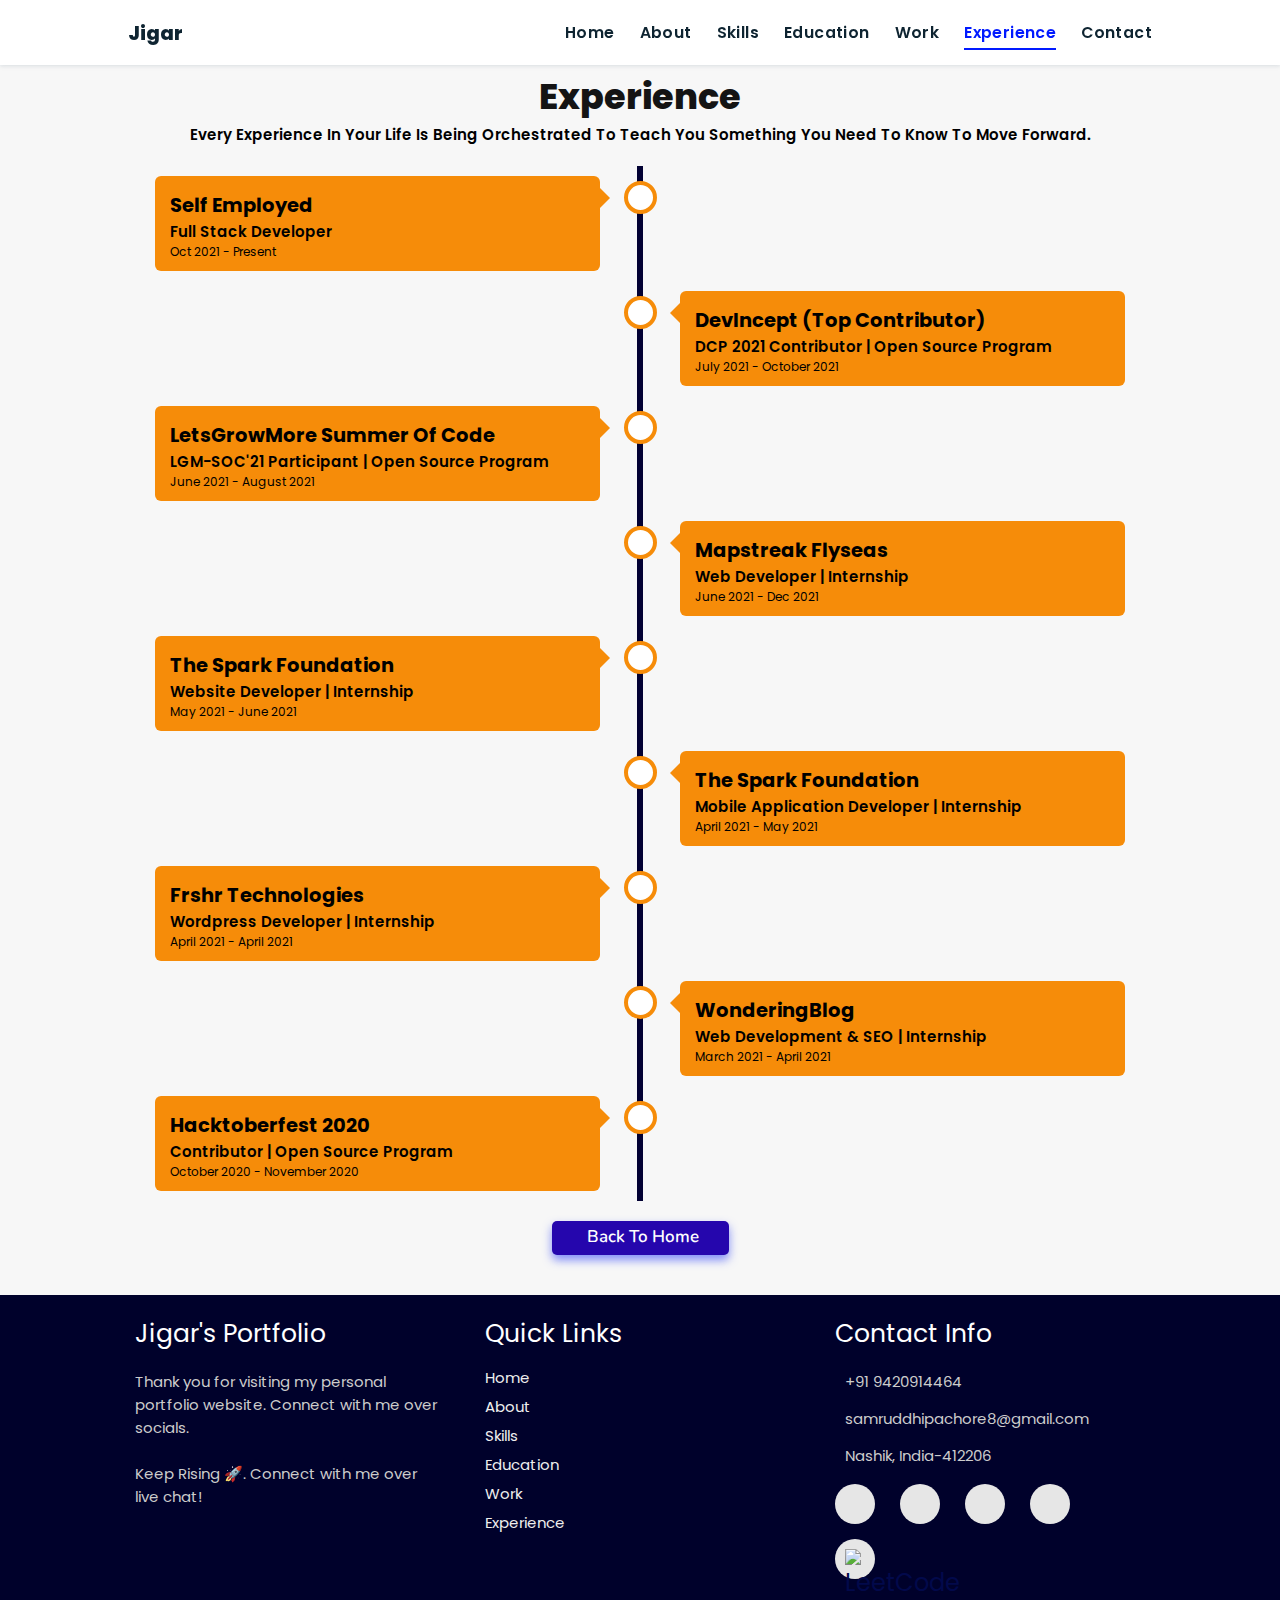
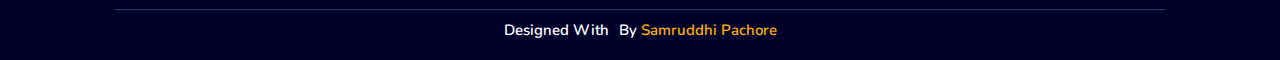
==== experience/index.html @ 82d6cb03 "Initial commit" ====
<!DOCTYPE html>
<html lang="en">
<head>
    <meta charset="UTF-8">
    <meta http-equiv="X-UA-Compatible" content="IE=edge">
    <meta name="viewport" content="width=device-width, initial-scale=1.0">
    <link rel="stylesheet" href="./style.css">
    <!-- Font Awesome -->
    <link rel="stylesheet" href="https://cdnjs.cloudflare.com/ajax/libs/font-awesome/5.15.3/css/all.min.css" integrity="sha512-iBBXm8fW90+nuLcSKlbmrPcLa0OT92xO1BIsZ+ywDWZCvqsWgccV3gFoRBv0z+8dLJgyAHIhR35VZc2oM/gI1w==" crossorigin="anonymous" referrerpolicy="no-referrer" />
    <link id='favicon' rel="shortcut icon" href="/assets/images/favicon.png" type="image/x-png">

    <title>Experience | Portfolio Jigar Sable</title>
</head>
<body oncontextmenu="return false">

<!-- navbar starts -->
<header>
        <a href="/" class="logo"><i class="fab fa-node-js"></i> Jigar</a>

        <div id="menu" class="fas fa-bars"></div>
        <nav class="navbar">
            <ul>
            <li><a href="/#home">Home</a></li>
            <li><a href="/#about">About</a></li>
            <li><a href="/#skills">Skills</a></li>
            <li><a href="/#education">Education</a></li>
            <li><a href="/#work">Work</a></li>
            <li><a class="active" href="/#experience">Experience</a></li>
            <li><a href="/#contact">Contact</a></li>
            </ul>
        </nav>
</header>
<!-- navbar ends -->

<!-- experience section starts -->
<section class="experience" id="experience">

  <h2 class="heading"><i class="fas fa-briefcase"></i> Experience</h2>
  <div class="quote">
      <span>every experience in your life is being orchestrated to teach you something you need to know to move forward.</span>
  </div>

  <div class="timeline">

    <div class="container left">
      <div class="content">
        <div class="tag">
          <h2>Self Employed</h2>
        </div>
        <div class="desc">
            <h3>Full Stack Developer</h3>
            <p>Oct 2021 - present</p>
        </div>
      </div>
    </div>

    <div class="container right">
        <div class="content">
          <div class="tag">
            <h2>DevIncept (Top Contributor)</h2>
          </div>
          <div class="desc">
              <h3>DCP 2021 Contributor | Open Source Program</h3>
              <p>July 2021 - October 2021</p>
          </div>
        </div>
      </div>

      <div class="container left">
        <div class="content">
          <div class="tag">
            <h2>LetsGrowMore Summer of Code</h2>
          </div>
          <div class="desc">
              <h3>LGM-SOC'21 Participant | Open Source Program</h3>
              <p>June 2021 - August 2021</p>
          </div>
        </div>
      </div>

    <div class="container right">
      <div class="content">
        <div class="tag">
          <h2>Mapstreak Flyseas</h2>
        </div>
        <div class="desc">
            <h3>Web Developer | Internship</h3>
            <p>June 2021 - Dec 2021</p>
        </div>
      </div>
    </div>

    <div class="container left">
      <div class="content">
        <div class="tag">
          <h2>The Spark Foundation</h2>
        </div>
        <div class="desc">
            <h3>Website Developer | Internship</h3>
            <p>May 2021 - June 2021</p>
        </div>
      </div>
    </div>

    <div class="container right">
      <div class="content">
        <div class="tag">
          <h2>The Spark Foundation</h2>
        </div>
        <div class="desc">
            <h3>Mobile Application Developer | Internship</h3>
            <p>April 2021 - May 2021</p>
        </div>
      </div>
    </div>

    <div class="container left">
      <div class="content">
        <div class="tag">
          <h2>Frshr Technologies</h2>
        </div>
        <div class="desc">
            <h3>Wordpress Developer | Internship</h3>
            <p>April 2021 - April 2021</p>
        </div>
      </div>
    </div>

    <div class="container right">
      <div class="content">
        <div class="tag">
          <h2>WonderingBlog</h2>
        </div>
        <div class="desc">
            <h3>Web Development & SEO | Internship</h3>
            <p>March 2021 - April 2021</p>
        </div>
      </div>
    </div>

    <div class="container left">
        <div class="content">
          <div class="tag">
            <h2>Hacktoberfest 2020</h2>
          </div>
          <div class="desc">
              <h3>Contributor | Open Source Program</h3>
              <p>October 2020 - November 2020</p>
          </div>
        </div>
      </div>

  </div>

  <div class="morebtn">
    <a href="/#experience" class="btn">
        <i class="fas fa-arrow-left"></i>
        <span>Back to Home</span>
  </a>
  </div>

</div>
</section>
<!-- experience section ends -->

<!-- footer section starts -->
<section class="footer">

  <div class="box-container">

      <div class="box">
          <h3>Jigar's Portfolio</h3>
          <p>Thank you for visiting my personal portfolio website. Connect with me over socials. <br/> <br/> Keep Rising 🚀. Connect with me over live chat!</p>
      </div>

      <div class="box">
          <h3>quick links</h3>
          <a href="/#home"><i class="fas fa-chevron-circle-right"></i> home</a>
          <a href="/#about"><i class="fas fa-chevron-circle-right"></i> about</a>
          <a href="/#skills"><i class="fas fa-chevron-circle-right"></i> skills</a>
          <a href="/#education"><i class="fas fa-chevron-circle-right"></i> education</a>
          <a href="/#work"><i class="fas fa-chevron-circle-right"></i> work</a>
          <a href="/#experience"><i class="fas fa-chevron-circle-right"></i> experience</a>
      </div>

      <div class="box">
          <h3>contact info</h3>
          <p> <i class="fas fa-phone"></i>+91 9420914464</p>
          <p> <i class="fas fa-envelope"></i>samruddhipachore8@gmail.com</p>
          <p> <i class="fas fa-map-marked-alt"></i>Nashik, India-412206</p>
          <div class="share" style="display: flex; gap: 15px; align-items: center;">
            <a href="https://www.linkedin.com/in/samruddhi-p-1bb607219/" class="fab fa-linkedin" target="_blank"
              style="font-size: 24px; color: #0077b5;"></a>
            <a href="https://github.com/SamruddhiPachore/" class="fab fa-github" target="_blank"
              style="font-size: 24px; color: #000;"></a>
            <a href="mailto:samruddhipachore8@gmail.com" class="fas fa-envelope" target="_blank"
              style="font-size: 24px; color: #d93025;"></a>
            <a href="https://x.com/Samruddhi_8002" class="fab fa-twitter" target="_blank"
              style="font-size: 24px; color: #1DA1F2;"></a>
            <a href="https://leetcode.com/u/samruddhi_pachore/" target="_blank" style="font-size: 24px; display: inline-block;">
              <img src="https://upload.wikimedia.org/wikipedia/commons/1/19/LeetCode_logo_black.png" alt="LeetCode"
                style="width: 24px; height: 24px;">
            </a>
          </div>

      </div>
  </div>

  <h1 class="credit">Designed with <i class="fa fa-heart pulse"></i> by <a href="https://www.linkedin.com/in/samruddhi-p-1bb607219/"> Samruddhi Pachore</a></h1>

</section>
<!-- footer section ends -->

<!-- scroll top btn -->
<a href="#experience" class="fas fa-angle-up" id="scroll-top"></a>
<!-- scroll back to top -->


<!-- ==== ALL MAJOR JAVASCRIPT CDNS STARTS ==== -->
<!-- jquery cdn -->
<script src="https://cdnjs.cloudflare.com/ajax/libs/jquery/3.6.0/jquery.min.js" integrity="sha512-894YE6QWD5I59HgZOGReFYm4dnWc1Qt5NtvYSaNcOP+u1T9qYdvdihz0PPSiiqn/+/3e7Jo4EaG7TubfWGUrMQ==" crossorigin="anonymous" referrerpolicy="no-referrer"></script>

<!-- scroll reveal anim -->
<script src="https://unpkg.com/scrollreveal"></script>
<!-- ==== ALL MAJOR JAVASCRIPT CDNS ENDS ==== -->

<script src="./script.js"></script>

</body>
</html>
---- experience/style.css ----
@import url("https://fonts.googleapis.com/css2?family=Poppins:wght@400;600;700&display=swap");
@import url('https://fonts.googleapis.com/css2?family=Nunito:ital,wght@0,300;0,400;0,600;0,700;1,300;1,400&display=swap');

*{
  margin: 0;
  padding: 0;
  box-sizing: border-box;
  text-decoration: none;
  outline: none; border: none;
  text-transform:capitalize;
  transition: all .2s linear;
}
html{
  font-size: 62.5%;
  overflow-x: hidden;
  scroll-behavior: smooth;
}
body{
  background: #f7f7f7;
  font-family: 'Poppins', sans-serif;
}

*::selection{
  background: #2b3dda;
  color: #fff;
}

html{
  font-size: 62.5%;
  overflow-x: hidden;
}
html::-webkit-scrollbar{
  width: .8rem;
}
html::-webkit-scrollbar-track{
  background: rgb(235, 202, 245);
}
html::-webkit-scrollbar-thumb{
  background: #420177;
}

/* navbar starts */
header{
  position: fixed;
  top: 0; left: 0; right: 0;
  z-index: 1000;
  display: flex;
  align-items: center;
  justify-content: space-between;
  padding: 1.7rem 10%;
  height: 6.5rem;
  background-color: #fff;
  box-shadow: 0 1px 4px rgba(146,161,176,.3);
}
section{
  min-height: 100vh;
  padding: 2rem 9%;
}
.heading{
  font-size: 3.5rem;
  color: rgb(20, 20, 20);
  font-weight: 800;
  text-align: center;
}
.heading span{
  color: rgb(115, 3, 167);
}
header .logo{
  font-size: 1.9rem;
  font-weight: 800;
  text-decoration: none;
  color: #0E2431;
}
header .logo i {
  font-size: 2.2rem;
}
header .logo:hover {
  color: #fc8c05;
}
header .navbar ul{
  list-style: none;
  display: flex;
  justify-content: center;
  align-items: center;
}
header .navbar li{
  margin-left: 2.5rem;
}
header .navbar ul li a{
  font-size: 1.57rem;
  color: #0E2431;
  font-weight: 600;
  text-decoration: none;
  letter-spacing: 0.04rem;
}
header .navbar ul li a.active,
header .navbar ul li a:hover{
  color: #011aff;
  border-bottom: .2rem solid #011aff;
  padding: .5rem 0;
}
/* navbar ends */

/* hamburger icon starts*/
#menu{
  font-size: 3rem;
  cursor: pointer;
  color: rgb(24, 2, 63);
  display: none;
}
@media(max-width:768px){
  #menu{
      display: block;
  }
  header .navbar{
    position: fixed;
    top: 6.5rem; right: -120%;
    width: 75%;
    height: 100%;
    text-align: left;
    align-items: flex-start;
    background-color: #0e0f31;
  }
  header .navbar ul{
    flex-flow: column;
    padding: 1rem;
  }
  header .navbar ul li{
    text-align: center;
    width: 100%;
    margin: 1rem 0;
    border-radius: .5rem;
    width: 26rem;
  }
  header .navbar ul li a{
    display: block;
    padding: 1rem;
    text-align: left;
    color: #fff;
    font-size: 2rem;
  }
  header .navbar ul li a.active,
  header .navbar ul li a:hover{
    padding: 1rem;
    color: #fff;
    border-radius: .5rem;
    border-bottom: .5rem solid #011aff;
  }
  .fa-times{
    transform: rotate(180deg);
  }
  header .navbar.nav-toggle{
    right: 0;
  }
}
/* hamburger icon ends */

/* experience section starts */
.experience {
  margin-top: 5rem;
}
.experience .quote {
  text-align: center;
  font-size: 1.5rem;
  font-weight: 600;
}
.experience .timeline {
  position: relative;
  max-width: 1200px;
  margin: 2rem auto;
}
.experience .timeline::after {
  content: '';
  position: absolute;
  width: 6px;
  background: #020133;
  top: 0;
  bottom: 0;
  left: 50%;
  margin-left: -3px;
  z-index: -2;
}
.experience .container {
  padding: 10px 40px;
  position: relative;
  background-color: inherit;
  width: 50%;
}
/*circles on timeline*/
.experience .container::after {    
  content: "\f0b1";
  position: absolute;
  width: 25px;
  height: 25px;
  right: -17px;
  background-color: rgb(255, 255, 255);
  border: 4px solid #f68c09;
  top: 15px;
  border-radius: 50%;
  z-index: 100;
  font-size: 1.89rem;
  text-align: center;
  font-weight: 600;
  color:#02094b;
  font-family: 'Font Awesome\ 5 Free';
}
.experience .left {
  left: 0;
}
.experience .right {
  left: 50%;
}
/* arrows pointing right */
.experience .left::before {
  content: " ";
  height: 0;
  position: absolute;
  top: 22px;
  width: 0;
  z-index: 1;
  right: 30px;
  border: medium solid #f68c09;
  border-width: 10px 0 10px 10px;
  border-color: transparent transparent transparent #f68c09;
}
/* arrows pointing left  */
.experience .right::before {
  content: " ";
  height: 0;
  position: absolute;
  top: 22px;
  width: 0;
  z-index: 1;
  left: 30px;
  border: medium solid #f68c09;
  border-width: 10px 10px 10px 0;
  border-color: transparent #f68c09 transparent transparent;
}
.experience .right::after {
  left: -16px;
}
.experience .content {
  background-color: #f68c09;
  position: relative;
  border-radius: 6px;
}
.experience .content .tag{
  font-size: 1.3rem;
  padding-top: 1.5rem;
  padding-left: 1.5rem;
}
.experience .content .desc{
  margin-left: 1.5rem;
  padding-bottom: 1rem;
}
.experience .content .desc h3{
  font-size: 1.5rem;
  font-weight: 600;
}
.experience .content .desc p{
  font-size: 1.2rem;
}
/* view all button */
.morebtn{
  display: flex;
  justify-content: center;
  margin-bottom: 2rem;
}
.morebtn .btn {
  position: relative;
  line-height: 0;
  padding: 1.6rem 3rem;
  border-radius: .5em;
  transition: 0.5s;
  color: #fff;
  background: #2506ad;
  box-shadow: 0px 5px 10px rgba(48, 68, 247, .6);
  text-align: center;
}
.morebtn .btn span {
  font-weight: 600;
  font-size: 1.7rem;
  font-family: 'Nunito', sans-serif;
}
.morebtn .btn i {
  margin-right: 0.5rem;
  font-size: 1.5rem;
  transition: 0.3s;
}
.morebtn .btn:hover{
  background: #1a047e;
}
.morebtn .btn:hover i {
  transform: translateX(-8px);
}

/* Media queries - Responsive timeline on screens less than 600px wide */
@media screen and (max-width: 600px) {
  .experience .timeline::after {
  left: 31px;
  }
  .experience .container {
  width: 100%;
  padding-left: 70px;
  padding-right: 25px;
  }
  .experience .container::before {
  left: 60px;
  border: medium solid #f68c09;
  border-width: 10px 10px 10px 0;
  border-color: transparent #f68c09 transparent transparent;
  }
  .experience .left::after {
    left: 15px;
  }
  .experience .right::after {
    left: 15px;
  }
  .experience .right {
  left: 0%;
  }
  .experience .container::after {
    font-size: 2.2rem;;
  }
}
/* experience media queries ends */
/* experience section ends */


/* footer section starts */
.footer{
  min-height: auto;
  padding-top: 0;
  background: rgb(0, 1, 43);
}
.footer .box-container{
  display: flex;
  justify-content: center;
  flex-wrap: wrap;
}
.footer .box-container .box{
  flex: 1 1 25rem;
  margin: 2rem;
}
.footer .box-container .box h3{
  font-size: 2.5rem;
  color: #fff;
  padding-bottom: 1rem;
  font-weight: normal;
}
.footer .box-container .box p{
  font-size: 1.5rem;
  color: #ccc;
  padding: .7rem 0;
  text-transform: none;
}
.footer .box-container .box p i{
  padding-right: 1rem;
  color: #ffae00;
}
.footer .box-container .box a{
  font-size: 1.5rem;
  color: rgb(238, 238, 238);
  padding: .3rem 0;
  display: block;
}
.footer .box-container .box a:hover{
  color: #ffae00;
}
.footer .box-container .box .share{
  display: flex;
  flex-wrap: wrap;
  padding: 1rem 0;
}
.footer .box-container .box .share a{
  height: 4rem;
  width: 4rem;
  padding: 1rem;
  text-align: center;
  border-radius: 5rem;
  font-size: 1.7rem;
  margin-right: 1rem;
  transition: .2s;
  background: rgb(230, 230, 230);
  color: #02094b;
  border: none;
}
.footer .box-container .box .share a:hover{
  background: transparent;
  transform: scale(0.98);
  border: .1rem solid rgb(180, 178, 178);
  color: #ffae00;
}
.footer .credit{
  padding: 1rem 0 0 0;
  text-align: center;
  font-size: 1.5rem;
  font-family: 'Nunito',sans-serif;
  font-weight: 600;
  color: #fff;
  border-top: .1rem solid #fff3;
}
.footer .credit a{
  color: #ffae00;
}
.footer .fa{
    color: #E90606;
    margin: 0 .3rem;
    font-size: 1.5rem;
    animation: pound .35s infinite alternate;
}
@-webkit-keyframes pound{
  to{
    transform: scale(1.1);
  }
}
@keyframes pound{
  to{
    transform: scale(1.1);
}
}
@media(max-width:450px){
  .footer .box-container .box{
    margin: 2rem;
  }
  .footer .box-container .box p{
    padding: 0.7rem;
  }
  .footer .box-container .box .share a{
    padding: 1.1rem;
  }
}
/* footer section ends */

/* common media queries starts*/
@media(max-width:450px){
  html{
    font-size: 55%;
  }
  body{
    padding-right: 0;
  }
  section{
    padding: 2rem;
  }
}
/* common media queries ends*/


/* scroll top starts */
#scroll-top{
  position: fixed;
  top: -140%;
  right: 2rem;
  padding: 1rem 1.5rem;
  font-size: 2rem;
  background: #ffae00;
  color: rgb(13, 0, 44);
  border-radius: 5rem;
  transition: 1s linear;
  z-index: 1000;
}
#scroll-top.active{
  top: calc(100% - 12rem);
}
/* scroll top ends */
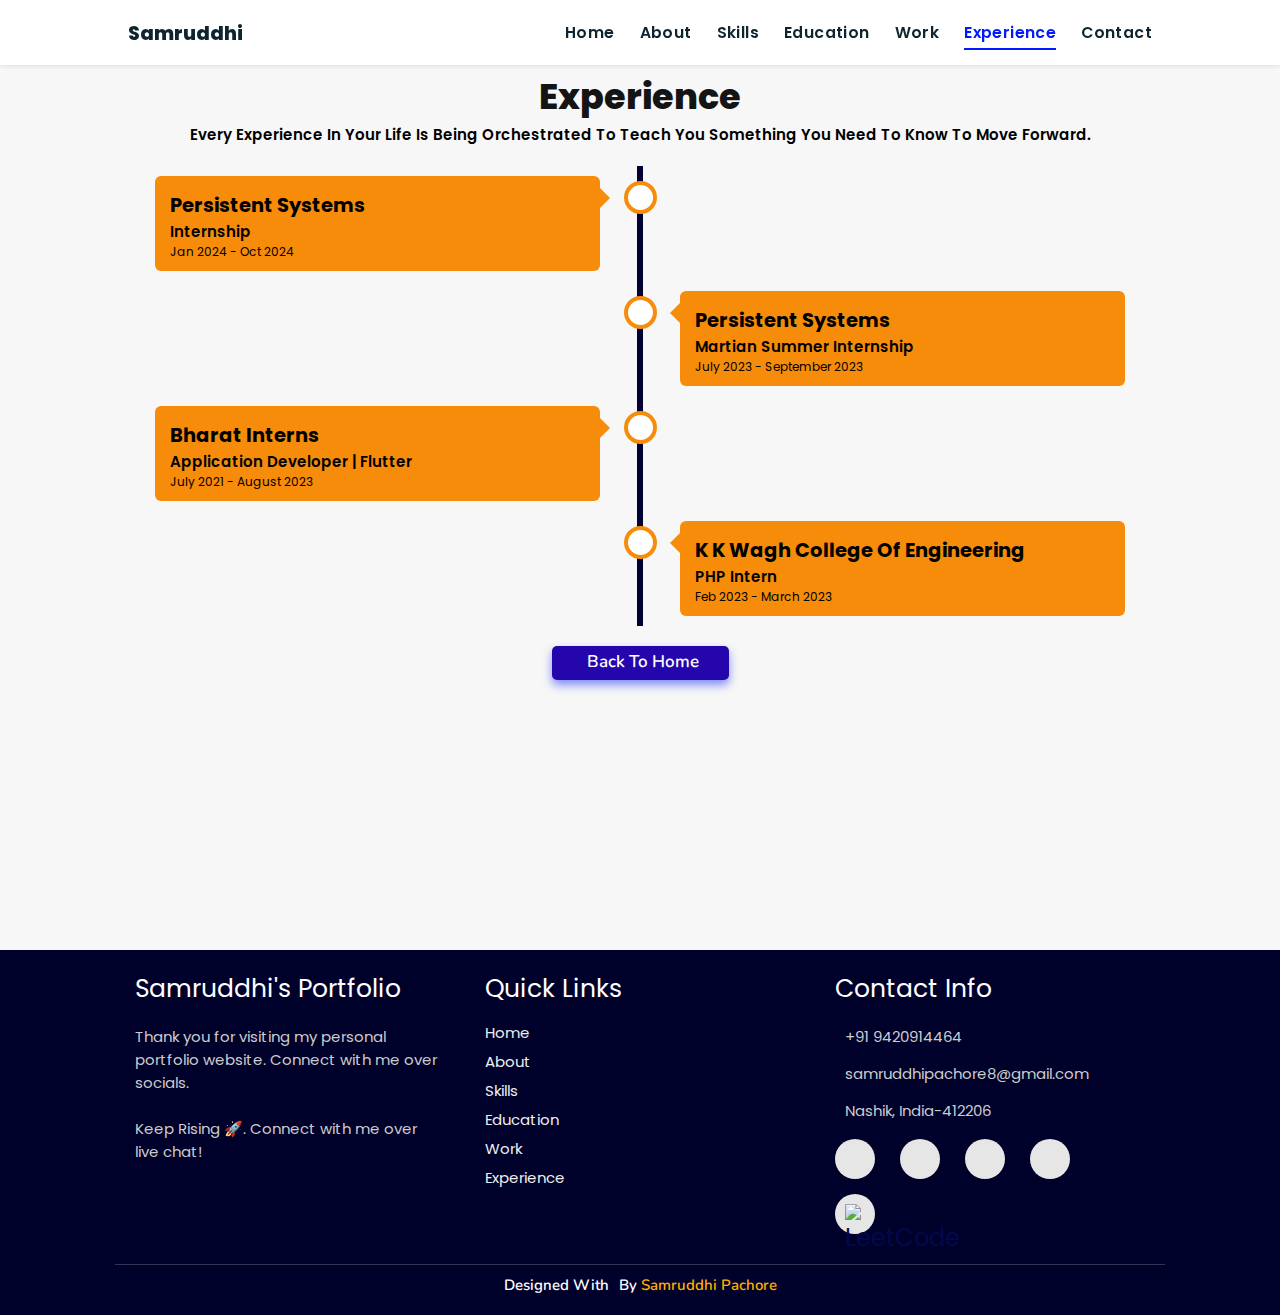
==== commit c11b9a05: "first commit" ====
--- a/experience/index.html
+++ b/experience/index.html
@@ -9,13 +9,13 @@
     <link rel="stylesheet" href="https://cdnjs.cloudflare.com/ajax/libs/font-awesome/5.15.3/css/all.min.css" integrity="sha512-iBBXm8fW90+nuLcSKlbmrPcLa0OT92xO1BIsZ+ywDWZCvqsWgccV3gFoRBv0z+8dLJgyAHIhR35VZc2oM/gI1w==" crossorigin="anonymous" referrerpolicy="no-referrer" />
     <link id='favicon' rel="shortcut icon" href="/assets/images/favicon.png" type="image/x-png">
 
-    <title>Experience | Portfolio Jigar Sable</title>
+    <title>Experience | Portfolio Samruddhi Pachore</title>
 </head>
 <body oncontextmenu="return false">
 
 <!-- navbar starts -->
 <header>
-        <a href="/" class="logo"><i class="fab fa-node-js"></i> Jigar</a>
+        <a href="/" class="logo"><i class="fab fa-node-js"></i> Samruddhi</a>
 
         <div id="menu" class="fas fa-bars"></div>
         <nav class="navbar">
@@ -45,11 +45,11 @@
     <div class="container left">
       <div class="content">
         <div class="tag">
-          <h2>Self Employed</h2>
+          <h2>Persistent Systems</h2>
         </div>
         <div class="desc">
-            <h3>Full Stack Developer</h3>
-            <p>Oct 2021 - present</p>
+            <h3>Internship</h3>
+            <p>Jan 2024 - Oct 2024</p>
         </div>
       </div>
     </div>
@@ -57,11 +57,11 @@
     <div class="container right">
         <div class="content">
           <div class="tag">
-            <h2>DevIncept (Top Contributor)</h2>
+            <h2>Persistent Systems</h2>
           </div>
           <div class="desc">
-              <h3>DCP 2021 Contributor | Open Source Program</h3>
-              <p>July 2021 - October 2021</p>
+              <h3>Martian Summer Internship</h3>
+              <p>July 2023 - September 2023</p>
           </div>
         </div>
       </div>
@@ -69,11 +69,11 @@
       <div class="container left">
         <div class="content">
           <div class="tag">
-            <h2>LetsGrowMore Summer of Code</h2>
+            <h2>Bharat Interns</h2>
           </div>
           <div class="desc">
-              <h3>LGM-SOC'21 Participant | Open Source Program</h3>
-              <p>June 2021 - August 2021</p>
+              <h3>Application Developer | Flutter</h3>
+              <p>July 2021 - August 2023</p>
           </div>
         </div>
       </div>
@@ -81,74 +81,14 @@
     <div class="container right">
       <div class="content">
         <div class="tag">
-          <h2>Mapstreak Flyseas</h2>
+          <h2>K K Wagh College of Engineering</h2>
         </div>
         <div class="desc">
-            <h3>Web Developer | Internship</h3>
-            <p>June 2021 - Dec 2021</p>
+            <h3>PHP Intern</h3>
+            <p>Feb 2023 - March 2023</p>
         </div>
       </div>
     </div>
-
-    <div class="container left">
-      <div class="content">
-        <div class="tag">
-          <h2>The Spark Foundation</h2>
-        </div>
-        <div class="desc">
-            <h3>Website Developer | Internship</h3>
-            <p>May 2021 - June 2021</p>
-        </div>
-      </div>
-    </div>
-
-    <div class="container right">
-      <div class="content">
-        <div class="tag">
-          <h2>The Spark Foundation</h2>
-        </div>
-        <div class="desc">
-            <h3>Mobile Application Developer | Internship</h3>
-            <p>April 2021 - May 2021</p>
-        </div>
-      </div>
-    </div>
-
-    <div class="container left">
-      <div class="content">
-        <div class="tag">
-          <h2>Frshr Technologies</h2>
-        </div>
-        <div class="desc">
-            <h3>Wordpress Developer | Internship</h3>
-            <p>April 2021 - April 2021</p>
-        </div>
-      </div>
-    </div>
-
-    <div class="container right">
-      <div class="content">
-        <div class="tag">
-          <h2>WonderingBlog</h2>
-        </div>
-        <div class="desc">
-            <h3>Web Development & SEO | Internship</h3>
-            <p>March 2021 - April 2021</p>
-        </div>
-      </div>
-    </div>
-
-    <div class="container left">
-        <div class="content">
-          <div class="tag">
-            <h2>Hacktoberfest 2020</h2>
-          </div>
-          <div class="desc">
-              <h3>Contributor | Open Source Program</h3>
-              <p>October 2020 - November 2020</p>
-          </div>
-        </div>
-      </div>
 
   </div>
 
@@ -169,7 +109,7 @@
   <div class="box-container">
 
       <div class="box">
-          <h3>Jigar's Portfolio</h3>
+          <h3>Samruddhi's Portfolio</h3>
           <p>Thank you for visiting my personal portfolio website. Connect with me over socials. <br/> <br/> Keep Rising 🚀. Connect with me over live chat!</p>
       </div>
 
